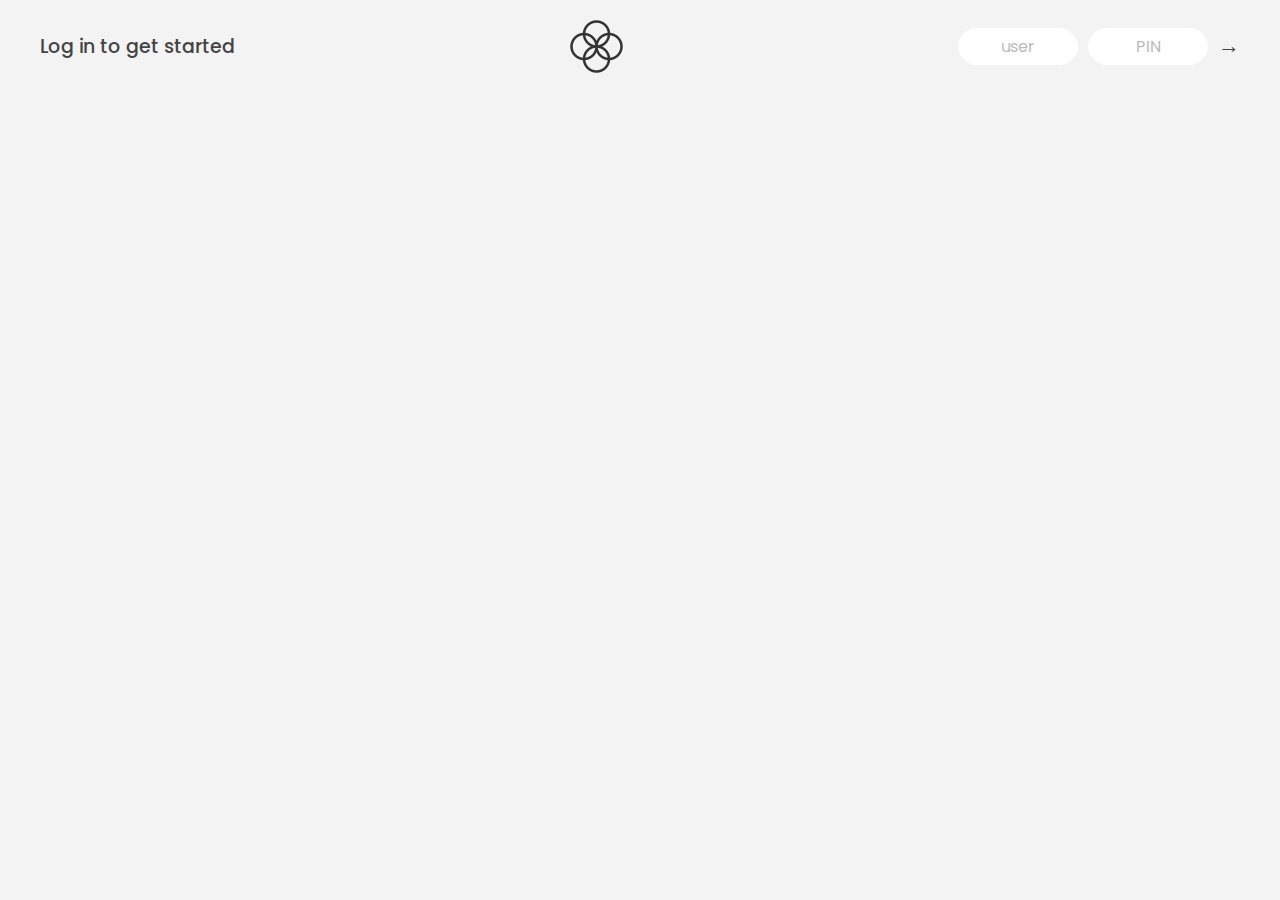
==== index.html @ 7ddc9a44 "Creating values and Variables" ====
<!DOCTYPE html>
<html lang="en">
  <head>
    <meta charset="UTF-8" />
    <meta name="viewport" content="width=device-width, initial-scale=1.0" />
    <meta http-equiv="X-UA-Compatible" content="ie=edge" />
    <link rel="shortcut icon" type="image/png" href="/logo.png" />

    <link
      href="https://fonts.googleapis.com/css?family=Poppins:400,500,600&display=swap"
      rel="stylesheet"
    />

    <link rel="stylesheet" href="style.css" />
    <title>Bankist</title>
  </head>
  <body>
    <!-- TOP NAVIGATION -->
    <nav>
      <p class="welcome">Log in to get started</p>
      <img src="logo.png" alt="Logo" class="logo" />
      <form class="login">
        <input
          type="text"
          placeholder="user"
          class="login__input login__input--user"
        />
        <!-- In practice, use type="password" -->
        <input
          type="text"
          placeholder="PIN"
          maxlength="4"
          class="login__input login__input--pin"
        />
        <button class="login__btn">&rarr;</button>
      </form>
    </nav>

    <main class="app">
      <!-- BALANCE -->
      <div class="balance">
        <div>
          <p class="balance__label">Current balance</p>
          <p class="balance__date">
            As of <span class="date">05/03/2037</span>
          </p>
        </div>
        <p class="balance__value">0000€</p>
      </div>

      <!-- MOVEMENTS -->
      <div class="movements">
        <div class="movements__row">
          <div class="movements__type movements__type--deposit">2 deposit</div>
          <div class="movements__date">3 days ago</div>
          <div class="movements__value">4 000€</div>
        </div>
        <div class="movements__row">
          <div class="movements__type movements__type--withdrawal">
            1 withdrawal
          </div>
          <div class="movements__date">24/01/2037</div>
          <div class="movements__value">-378€</div>
        </div>
      </div>

      <!-- SUMMARY -->
      <div class="summary">
        <p class="summary__label">In</p>
        <p class="summary__value summary__value--in">0000€</p>
        <p class="summary__label">Out</p>
        <p class="summary__value summary__value--out">0000€</p>
        <p class="summary__label">Interest</p>
        <p class="summary__value summary__value--interest">0000€</p>
        <button class="btn--sort">&downarrow; SORT</button>
      </div>

      <!-- OPERATION: TRANSFERS -->
      <div class="operation operation--transfer">
        <h2>Transfer money</h2>
        <form class="form form--transfer">
          <input type="text" class="form__input form__input--to" />
          <input type="number" class="form__input form__input--amount" />
          <button class="form__btn form__btn--transfer">&rarr;</button>
          <label class="form__label">Transfer to</label>
          <label class="form__label">Amount</label>
        </form>
      </div>

      <!-- OPERATION: LOAN -->
      <div class="operation operation--loan">
        <h2>Request loan</h2>
        <form class="form form--loan">
          <input type="number" class="form__input form__input--loan-amount" />
          <button class="form__btn form__btn--loan">&rarr;</button>
          <label class="form__label form__label--loan">Amount</label>
        </form>
      </div>

      <!-- OPERATION: CLOSE -->
      <div class="operation operation--close">
        <h2>Close account</h2>
        <form class="form form--close">
          <input type="text" class="form__input form__input--user" />
          <input
            type="password"
            maxlength="6"
            class="form__input form__input--pin"
          />
          <button class="form__btn form__btn--close">&rarr;</button>
          <label class="form__label">Confirm user</label>
          <label class="form__label">Confirm PIN</label>
        </form>
      </div>

      <!-- LOGOUT TIMER -->
      <p class="logout-timer">
        You will be logged out in <span class="timer">05:00</span>
      </p>
    </main>

    <!-- <footer>
      &copy; by Jonas Schmedtmann. Don't claim as your own :)
    </footer> -->

    <script src="script.js"></script>
  </body>
</html>
---- style.css ----
/*
 * Use this CSS to learn some intersting techniques,
 * in case you're wondering how I built the UI.
 * Have fun! 😁
 */

* {
  margin: 0;
  padding: 0;
  box-sizing: inherit;
}

html {
  font-size: 62.5%;
  box-sizing: border-box;
}

body {
  font-family: "Poppins", sans-serif;
  color: #444;
  background-color: #f3f3f3;
  height: 100vh;
  padding: 2rem;
}

nav {
  display: flex;
  justify-content: space-between;
  align-items: center;
  padding: 0 2rem;
}

.welcome {
  font-size: 1.9rem;
  font-weight: 500;
}

.logo {
  height: 5.25rem;
  /* color: #333; */
}

.login {
  display: flex;
}

.login__input {
  border: none;
  padding: 0.5rem 2rem;
  font-size: 1.6rem;
  font-family: inherit;
  text-align: center;
  width: 12rem;
  border-radius: 10rem;
  margin-right: 1rem;
  color: inherit;
  border: 1px solid #fff;
  transition: all 0.3s;
}

.login__input:focus {
  outline: none;
  border: 1px solid #ccc;
}

.login__input::placeholder {
  color: #bbb;
}

.login__btn {
  border: none;
  background: none;
  font-size: 2.2rem;
  color: inherit;
  cursor: pointer;
  transition: all 0.3s;
}

.login__btn:hover,
.login__btn:focus,
.btn--sort:hover,
.btn--sort:focus {
  outline: none;
  color: #777;
}

/* MAIN */
.app {
  position: relative;
  max-width: 100rem;
  margin: 4rem auto;
  display: grid;
  grid-template-columns: 4fr 3fr;
  grid-template-rows: auto repeat(3, 15rem) auto;
  gap: 2rem;

  /* NOTE This creates the fade in/out anumation */
  opacity: 0;
  transition: all 1s;
}

.balance {
  grid-column: 1 / span 2;
  display: flex;
  align-items: flex-end;
  justify-content: space-between;
  margin-bottom: 2rem;
}

.balance__label {
  font-size: 2.2rem;
  font-weight: 500;
  margin-bottom: -0.2rem;
}

.balance__date {
  font-size: 1.4rem;
  color: #888;
}

.balance__value {
  font-size: 4.5rem;
  font-weight: 400;
}

/* MOVEMENTS */
.movements {
  grid-row: 2 / span 3;
  background-color: #fff;
  border-radius: 1rem;
  overflow: scroll;
}

.movements__row {
  padding: 2.25rem 4rem;
  display: flex;
  align-items: center;
  border-bottom: 1px solid #eee;
}

.movements__type {
  font-size: 1.1rem;
  text-transform: uppercase;
  font-weight: 500;
  color: #fff;
  padding: 0.1rem 1rem;
  border-radius: 10rem;
  margin-right: 2rem;
}

.movements__date {
  font-size: 1.1rem;
  text-transform: uppercase;
  font-weight: 500;
  color: #666;
}

.movements__type--deposit {
  background-image: linear-gradient(to top left, #39b385, #9be15d);
}

.movements__type--withdrawal {
  background-image: linear-gradient(to top left, #e52a5a, #ff585f);
}

.movements__value {
  font-size: 1.7rem;
  margin-left: auto;
}

/* SUMMARY */
.summary {
  grid-row: 5 / 6;
  display: flex;
  align-items: baseline;
  padding: 0 0.3rem;
  margin-top: 1rem;
}

.summary__label {
  font-size: 1.2rem;
  font-weight: 500;
  text-transform: uppercase;
  margin-right: 0.8rem;
}

.summary__value {
  font-size: 2.2rem;
  margin-right: 2.5rem;
}

.summary__value--in,
.summary__value--interest {
  color: #66c873;
}

.summary__value--out {
  color: #f5465d;
}

.btn--sort {
  margin-left: auto;
  border: none;
  background: none;
  font-size: 1.3rem;
  font-weight: 500;
  cursor: pointer;
}

/* OPERATIONS */
.operation {
  border-radius: 1rem;
  padding: 3rem 4rem;
  color: #333;
}

.operation--transfer {
  background-image: linear-gradient(to top left, #ffb003, #ffcb03);
}

.operation--loan {
  background-image: linear-gradient(to top left, #39b385, #9be15d);
}

.operation--close {
  background-image: linear-gradient(to top left, #e52a5a, #ff585f);
}

h2 {
  margin-bottom: 1.5rem;
  font-size: 1.7rem;
  font-weight: 600;
  color: #333;
}

.form {
  display: grid;
  grid-template-columns: 2.5fr 2.5fr 1fr;
  grid-template-rows: auto auto;
  gap: 0.4rem 1rem;
}

/* Exceptions for interst */
.form.form--loan {
  grid-template-columns: 2.5fr 1fr 2.5fr;
}
.form__label--loan {
  grid-row: 2;
}
/* End exceptions */

.form__input {
  width: 100%;
  border: none;
  background-color: rgba(255, 255, 255, 0.4);
  font-family: inherit;
  font-size: 1.5rem;
  text-align: center;
  color: #333;
  padding: 0.3rem 1rem;
  border-radius: 0.7rem;
  transition: all 0.3s;
}

.form__input:focus {
  outline: none;
  background-color: rgba(255, 255, 255, 0.6);
}

.form__label {
  font-size: 1.3rem;
  text-align: center;
}

.form__btn {
  border: none;
  border-radius: 0.7rem;
  font-size: 1.8rem;
  background-color: #fff;
  cursor: pointer;
  transition: all 0.3s;
}

.form__btn:focus {
  outline: none;
  background-color: rgba(255, 255, 255, 0.8);
}

.logout-timer {
  padding: 0 0.3rem;
  margin-top: 1.9rem;
  text-align: right;
  font-size: 1.25rem;
}

.timer {
  font-weight: 600;
}
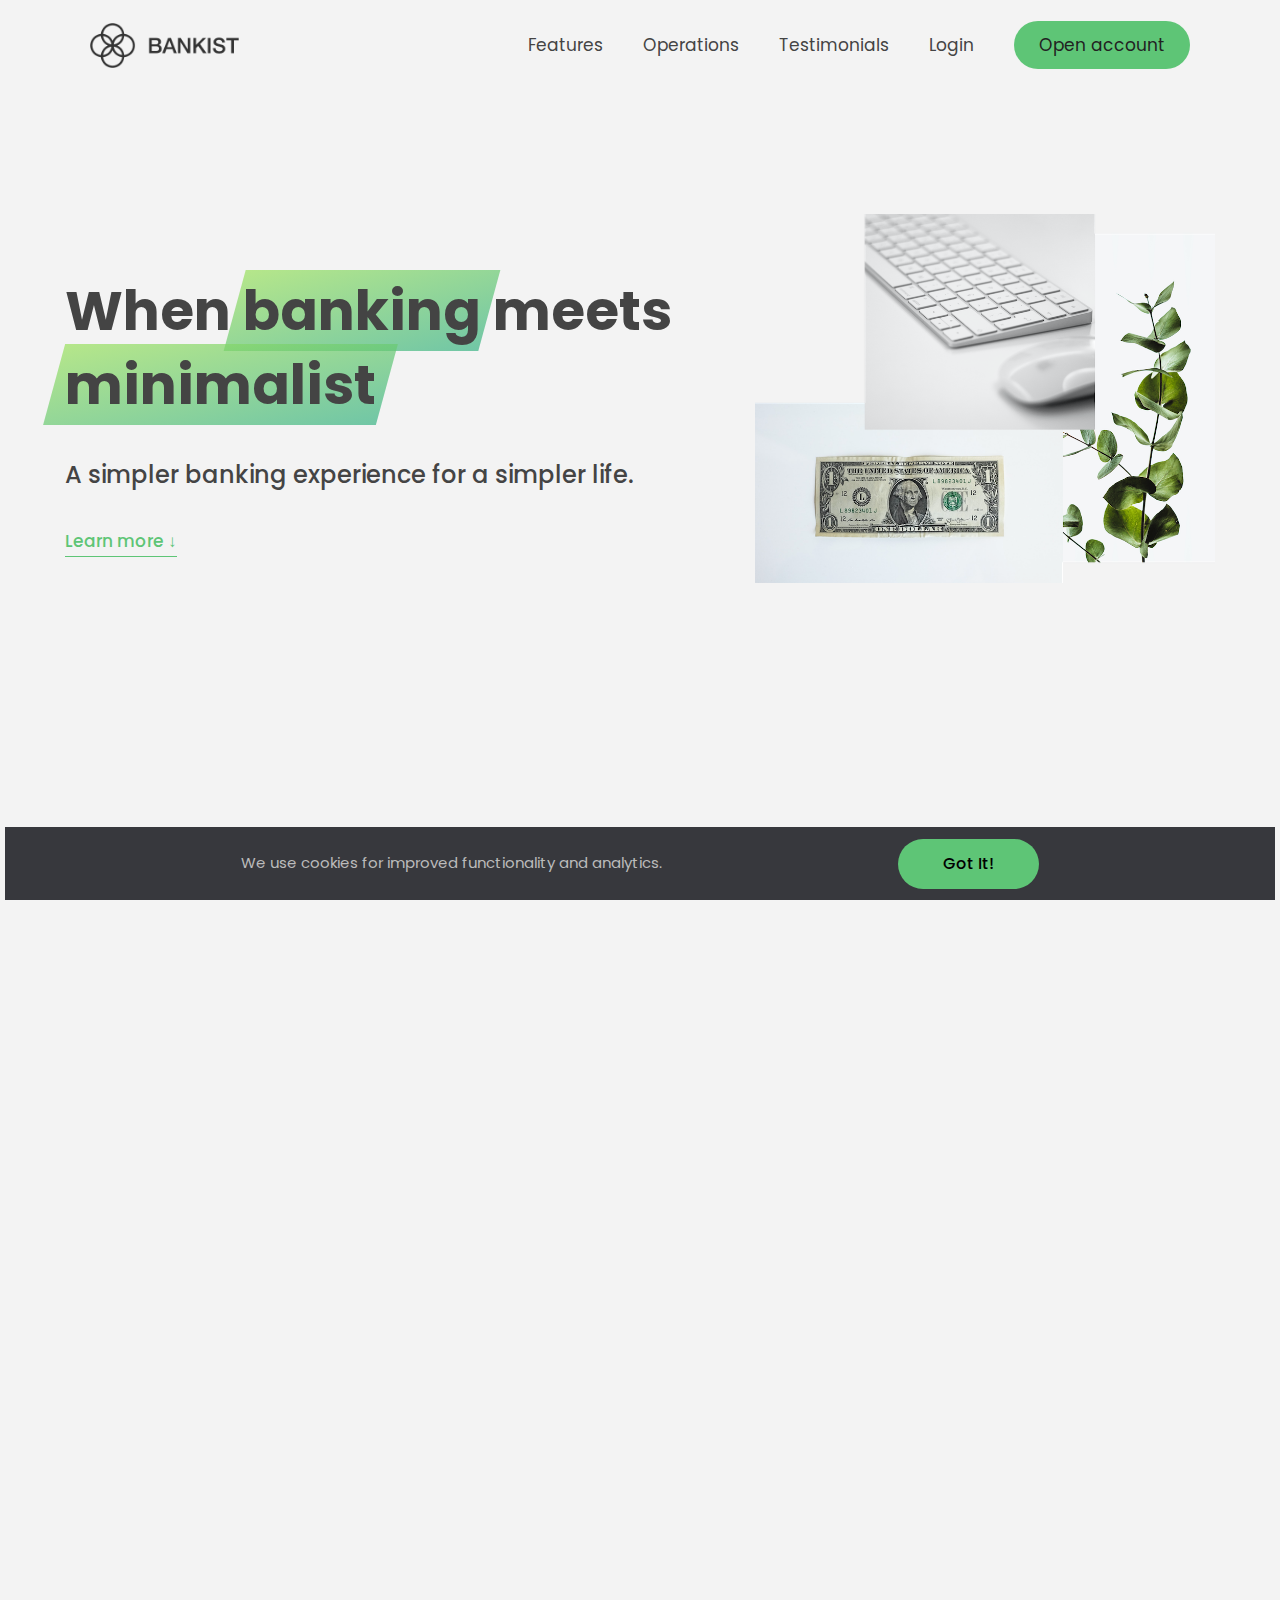
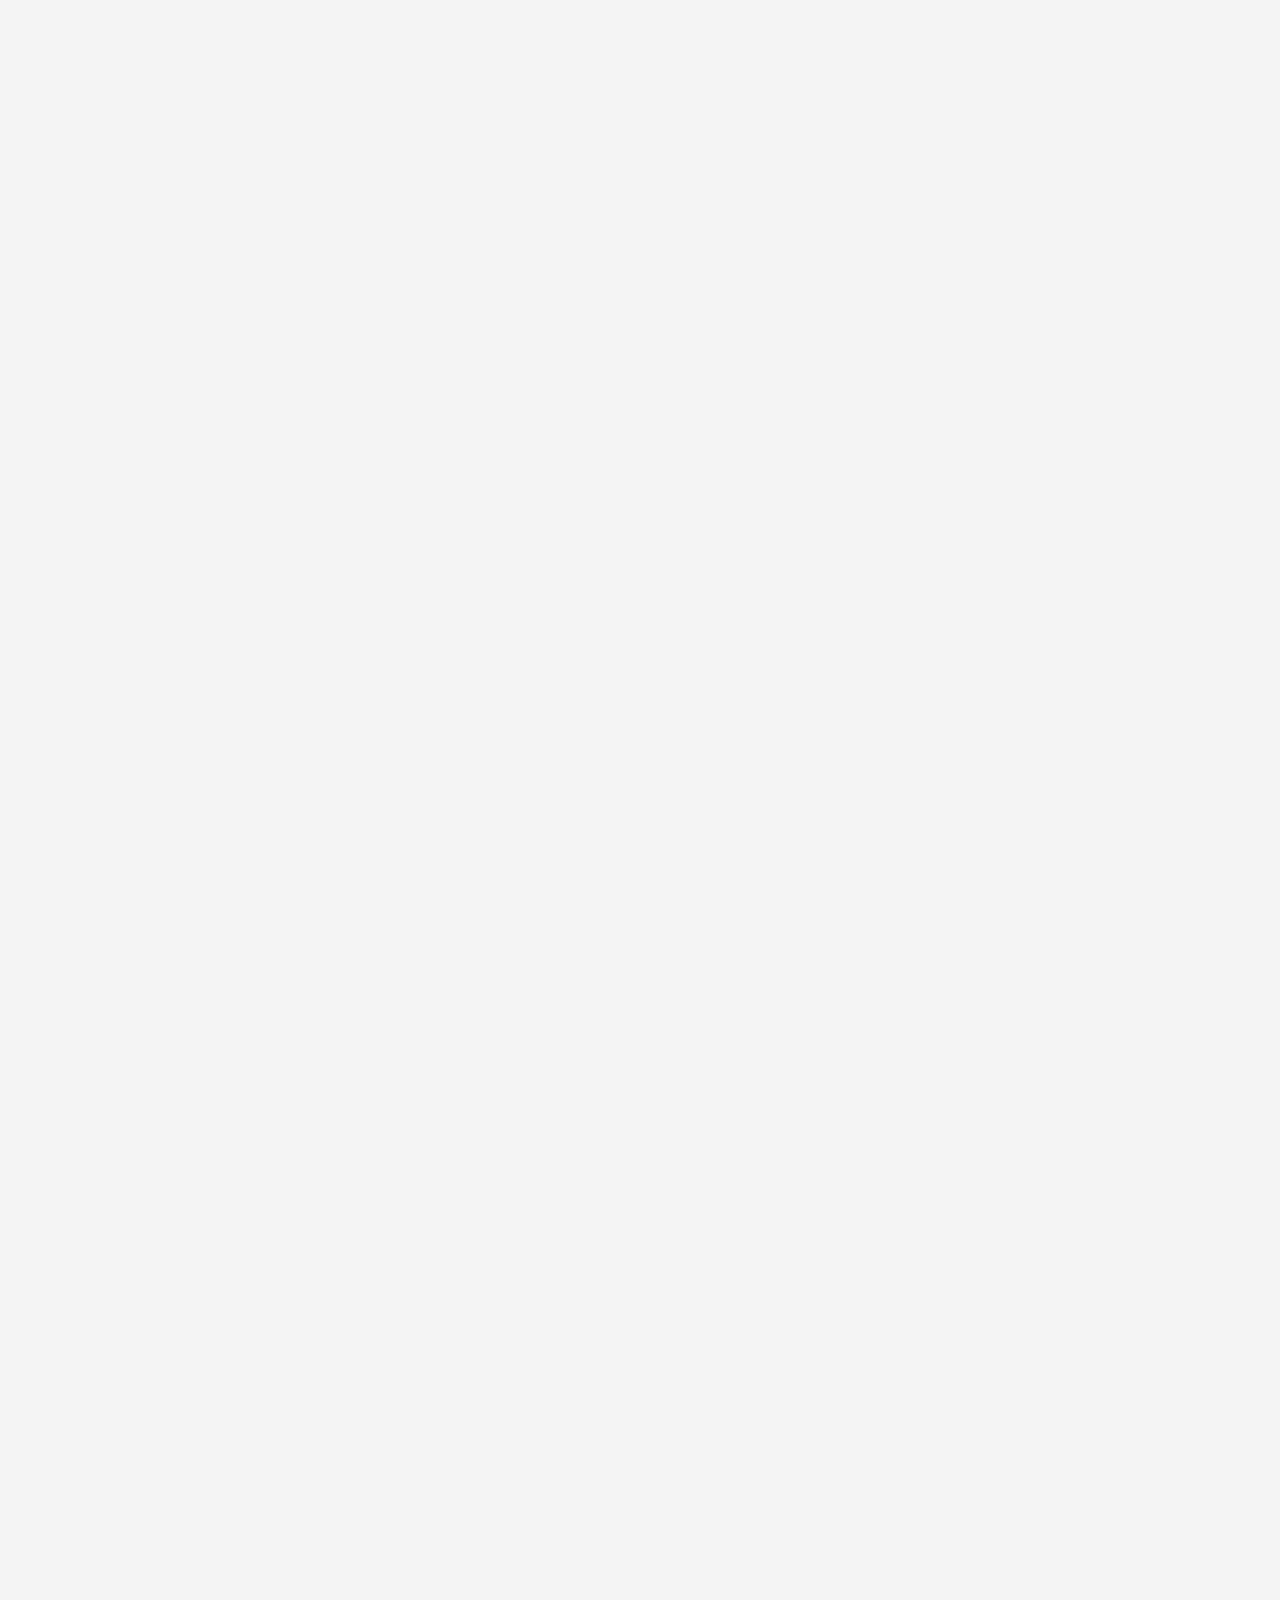
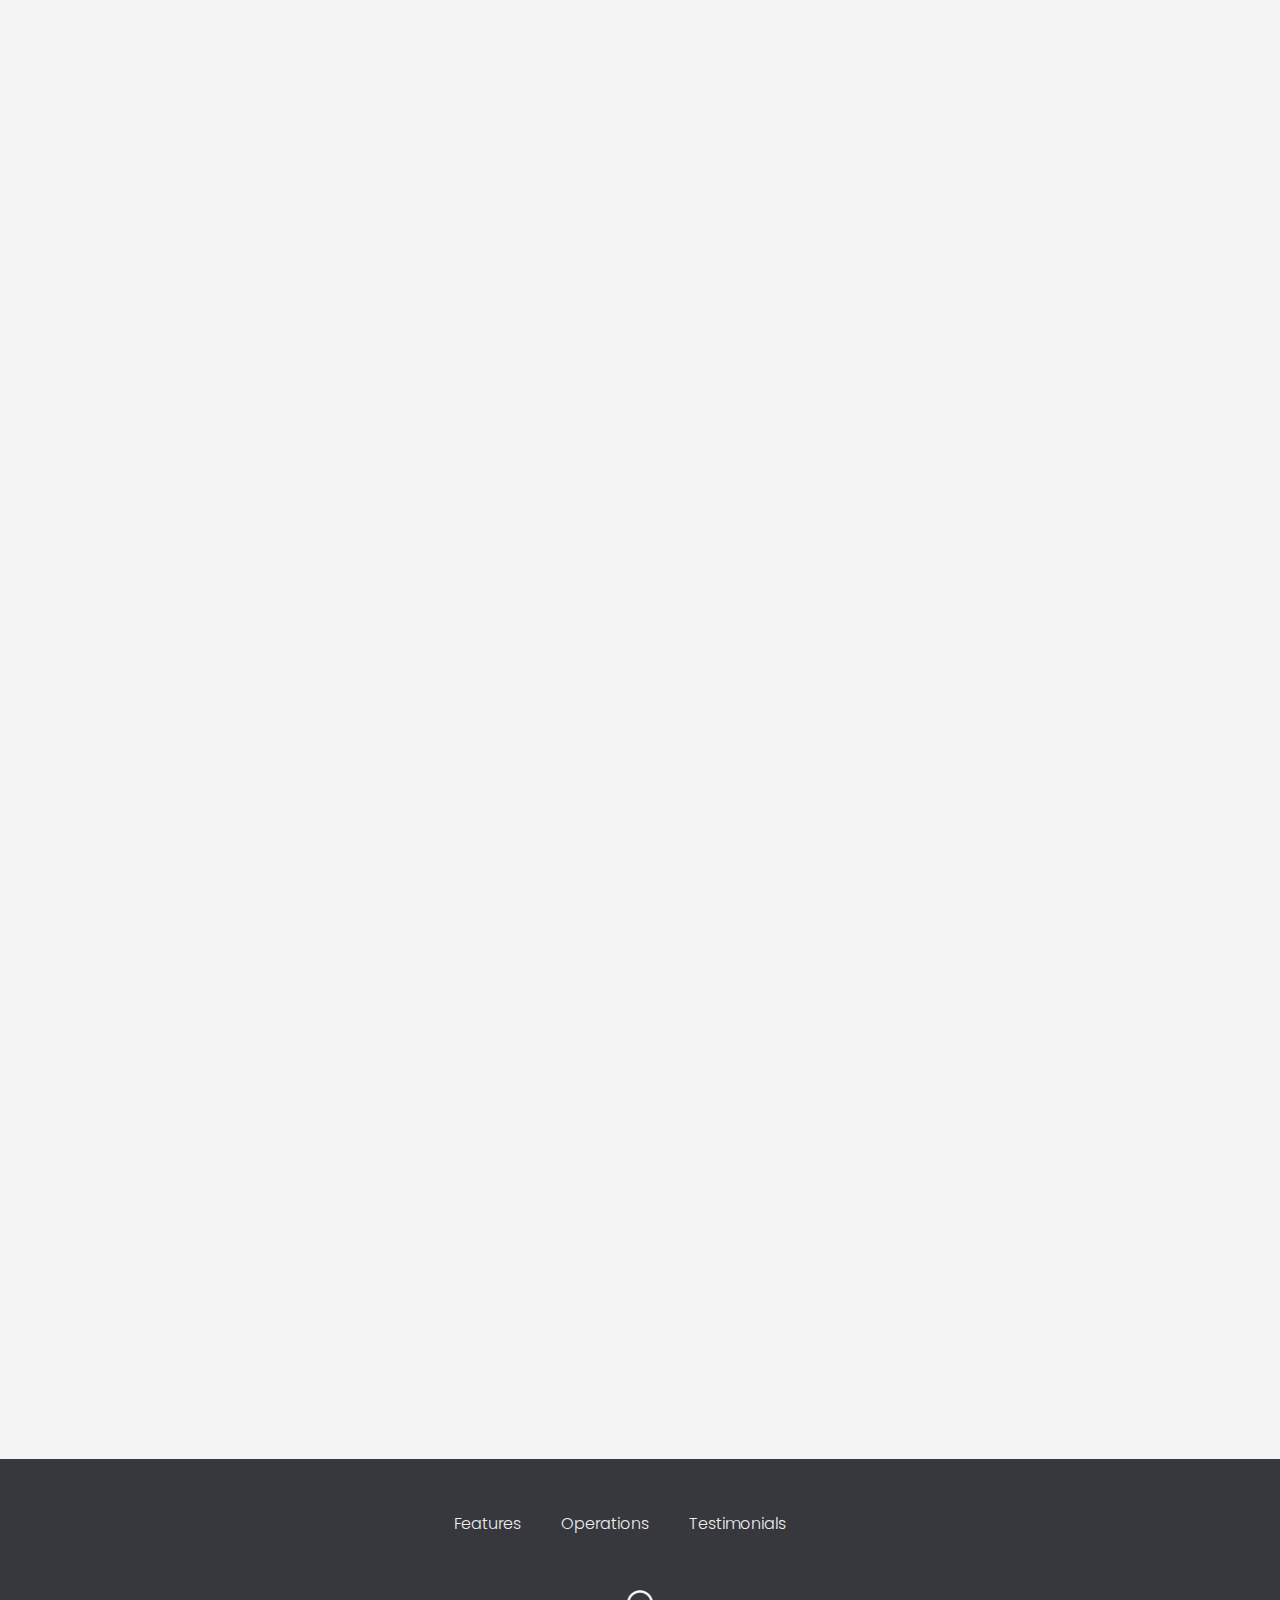
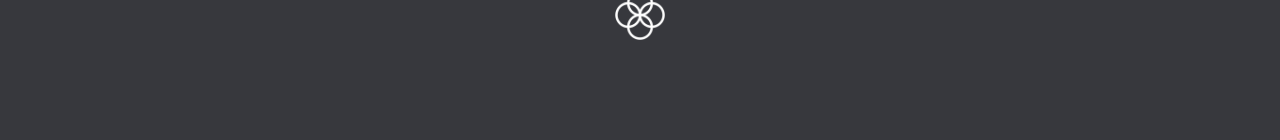
==== commit 8c9ffdb9: "ready to host" ====
--- a/index.html
+++ b/index.html
@@ -4,124 +4,347 @@
     <meta charset="UTF-8" />
     <meta name="viewport" content="width=device-width, initial-scale=1.0" />
     <meta http-equiv="X-UA-Compatible" content="ie=edge" />
-    <link rel="shortcut icon" type="image/png" href="/logo.png" />
+    <link rel="shortcut icon" type="image/png" href="img/icon.png" />
 
     <link
-      href="https://fonts.googleapis.com/css?family=Poppins:400,500,600&display=swap"
+      href="https://fonts.googleapis.com/css?family=Poppins:300,400,500,600&display=swap"
       rel="stylesheet"
     />
-
     <link rel="stylesheet" href="style.css" />
-    <title>Bankist</title>
+    <title>Bankist | When Banking meets Minimalist</title>
   </head>
   <body>
-    <!-- TOP NAVIGATION -->
-    <nav>
-      <p class="welcome">Log in to get started</p>
-      <img src="logo.png" alt="Logo" class="logo" />
-      <form class="login">
-        <input
-          type="text"
-          placeholder="user"
-          class="login__input login__input--user"
-        />
-        <!-- In practice, use type="password" -->
-        <input
-          type="text"
-          placeholder="PIN"
-          maxlength="4"
-          class="login__input login__input--pin"
-        />
-        <button class="login__btn">&rarr;</button>
+    <header class="header">
+      <nav class="nav">
+        <img
+          src="img/logo.png"
+          alt="Bankist logo"
+          class="nav__logo"
+          id="logo"
+        />
+        <ul class="nav__links">
+          <li class="nav__item">
+            <a class="nav__link" href="#section--1">Features</a>
+          </li>
+          <li class="nav__item">
+            <a class="nav__link" href="#section--2">Operations</a>
+          </li>
+          <li class="nav__item">
+            <a class="nav__link" href="#section--3">Testimonials</a>
+          </li>
+          <li class="nav__item">
+            <a class="nav__link btn--login" href="#">Login</a>
+          </li>
+          <li class="nav__item">
+            <a class="nav__link nav__link--btn btn--show-modal" href="#"
+              >Open account</a
+            >
+          </li>
+          
+        </ul>
+      </nav>
+
+      <div class="header__title">
+        <h1>
+          When
+          <!-- Green highlight effect -->
+          <span class="highlight">banking</span>
+          meets<br />
+          <span class="highlight">minimalist</span>
+        </h1>
+        <h4>A simpler banking experience for a simpler life.</h4>
+        <button class="btn--text btn--scroll-to">Learn more &DownArrow;</button>
+        <img
+          src="img/hero.png"
+          class="header__img"
+          alt="Minimalist bank items"
+        />
+
+        <button class="btn--scroll-to-top active">&uarr;</button>
+      </div>
+    </header>
+
+    <section class="section" id="section--1">
+      <div class="section__title">
+        <h2 class="section__description">Features</h2>
+        <h3 class="section__header">
+          Everything you need in a modern bank and more.
+        </h3>
+      </div>
+
+      <div class="features">
+        <img
+          src="img/digital-lazy.jpg"
+          data-src="img/digital.jpg"
+          alt="Computer"
+          class="features__img lazy-img"
+        />
+        <div class="features__feature">
+          <div class="features__icon">
+            <svg>
+              <use xlink:href="img/icons.svg#icon-monitor"></use>
+            </svg>
+          </div>
+          <h5 class="features__header">100% digital bank</h5>
+          <p>
+            Lorem ipsum dolor sit amet consectetur adipisicing elit. Unde alias
+            sint quos? Accusantium a fugiat porro reiciendis saepe quibusdam
+            debitis ducimus.
+          </p>
+        </div>
+
+        <div class="features__feature">
+          <div class="features__icon">
+            <svg>
+              <use xlink:href="img/icons.svg#icon-trending-up"></use>
+            </svg>
+          </div>
+          <h5 class="features__header">Watch your money grow</h5>
+          <p>
+            Nesciunt quos autem dolorum voluptates cum dolores dicta fuga
+            inventore ab? Nulla incidunt eius numquam sequi iste pariatur
+            quibusdam!
+          </p>
+        </div>
+        <img
+          src="img/grow-lazy.jpg"
+          data-src="img/grow.jpg"
+          alt="Plant"
+          class="features__img lazy-img"
+        />
+
+        <img
+          src="img/card-lazy.jpg"
+          data-src="img/card.jpg"
+          alt="Credit card"
+          class="features__img lazy-img"
+        />
+        <div class="features__feature">
+          <div class="features__icon">
+            <svg>
+              <use xlink:href="img/icons.svg#icon-credit-card"></use>
+            </svg>
+          </div>
+          <h5 class="features__header">Free debit card included</h5>
+          <p>
+            Quasi, fugit in cumque cupiditate reprehenderit debitis animi enim
+            eveniet consequatur odit quam quos possimus assumenda dicta fuga
+            inventore ab.
+          </p>
+        </div>
+      </div>
+    </section>
+
+    <section class="section" id="section--2">
+      <div class="section__title">
+        <h2 class="section__description">Operations</h2>
+        <h3 class="section__header">
+          Everything as simple as possible, but no simpler.
+        </h3>
+      </div>
+
+      <div class="operations">
+        <div class="operations__tab-container">
+          <button
+            class="btn operations__tab operations__tab--1 operations__tab--active"
+            data-tab="1"
+          >
+            <span>01</span>Instant Transfers
+          </button>
+          <button class="btn operations__tab operations__tab--2" data-tab="2">
+            <span>02</span>Instant Loans
+          </button>
+          <button class="btn operations__tab operations__tab--3" data-tab="3">
+            <span>03</span>Instant Closing
+          </button>
+        </div>
+        <div
+          class="operations__content operations__content--1 operations__content--active"
+        >
+          <div class="operations__icon operations__icon--1">
+            <svg>
+              <use xlink:href="img/icons.svg#icon-upload"></use>
+            </svg>
+          </div>
+          <h5 class="operations__header">
+            Tranfser money to anyone, instantly! No fees, no BS.
+          </h5>
+          <p>
+            Lorem ipsum dolor sit amet, consectetur adipisicing elit, sed do
+            eiusmod tempor incididunt ut labore et dolore magna aliqua. Ut enim
+            ad minim veniam, quis nostrud exercitation ullamco laboris nisi ut
+            aliquip ex ea commodo consequat.
+          </p>
+        </div>
+
+        <div class="operations__content operations__content--2">
+          <div class="operations__icon operations__icon--2">
+            <svg>
+              <use xlink:href="img/icons.svg#icon-home"></use>
+            </svg>
+          </div>
+          <h5 class="operations__header">
+            Buy a home or make your dreams come true, with instant loans.
+          </h5>
+          <p>
+            Duis aute irure dolor in reprehenderit in voluptate velit esse
+            cillum dolore eu fugiat nulla pariatur. Excepteur sint occaecat
+            cupidatat non proident, sunt in culpa qui officia deserunt mollit
+            anim id est laborum.
+          </p>
+        </div>
+        <div class="operations__content operations__content--3">
+          <div class="operations__icon operations__icon--3">
+            <svg>
+              <use xlink:href="img/icons.svg#icon-user-x"></use>
+            </svg>
+          </div>
+          <h5 class="operations__header">
+            No longer need your account? No problem! Close it instantly.
+          </h5>
+          <p>
+            Excepteur sint occaecat cupidatat non proident, sunt in culpa qui
+            officia deserunt mollit anim id est laborum. Ut enim ad minim
+            veniam, quis nostrud exercitation ullamco laboris nisi ut aliquip ex
+            ea commodo consequat.
+          </p>
+        </div>
+      </div>
+    </section>
+
+    <section class="section" id="section--3">
+      <div class="section__title section__title--testimonials">
+        <h2 class="section__description">Not sure yet?</h2>
+        <h3 class="section__header">
+          Millions of Bankists are already making their lifes simpler.
+        </h3>
+      </div>
+
+      <div class="slider">
+        <div class="slide slide--1">
+          <div class="testimonial">
+            <h5 class="testimonial__header">Best financial decision ever!</h5>
+            <blockquote class="testimonial__text">
+              Lorem ipsum dolor sit, amet consectetur adipisicing elit.
+              Accusantium quas quisquam non? Quas voluptate nulla minima
+              deleniti optio ullam nesciunt, numquam corporis et asperiores
+              laboriosam sunt, praesentium suscipit blanditiis. Necessitatibus
+              id alias reiciendis, perferendis facere pariatur dolore veniam
+              autem esse non voluptatem saepe provident nihil molestiae.
+            </blockquote>
+            <address class="testimonial__author">
+              <img src="img/user-1.jpg" alt="" class="testimonial__photo" />
+              <h6 class="testimonial__name">Aarav Lynn</h6>
+              <p class="testimonial__location">San Francisco, USA</p>
+            </address>
+          </div>
+        </div>
+
+        <div class="slide slide--2">
+          <div class="testimonial">
+            <h5 class="testimonial__header">
+              The last step to becoming a complete minimalist
+            </h5>
+            <blockquote class="testimonial__text">
+              Quisquam itaque deserunt ullam, quia ea repellendus provident,
+              ducimus neque ipsam modi voluptatibus doloremque, corrupti
+              laborum. Incidunt numquam perferendis veritatis neque repellendus.
+              Lorem, ipsum dolor sit amet consectetur adipisicing elit. Illo
+              deserunt exercitationem deleniti.
+            </blockquote>
+            <address class="testimonial__author">
+              <img src="img/user-2.jpg" alt="" class="testimonial__photo" />
+              <h6 class="testimonial__name">Miyah Miles</h6>
+              <p class="testimonial__location">London, UK</p>
+            </address>
+          </div>
+        </div>
+
+        <div class="slide slide--3">
+          <div class="testimonial">
+            <h5 class="testimonial__header">
+              Finally free from old-school banks
+            </h5>
+            <blockquote class="testimonial__text">
+              Debitis, nihil sit minus suscipit magni aperiam vel tenetur
+              incidunt commodi architecto numquam omnis nulla autem,
+              necessitatibus blanditiis modi similique quidem. Odio aliquam
+              culpa dicta beatae quod maiores ipsa minus consequatur error sunt,
+              deleniti saepe aliquid quos inventore sequi. Necessitatibus id
+              alias reiciendis, perferendis facere.
+            </blockquote>
+            <address class="testimonial__author">
+              <img src="img/user-3.jpg" alt="" class="testimonial__photo" />
+              <h6 class="testimonial__name">Francisco Gomes</h6>
+              <p class="testimonial__location">Lisbon, Portugal</p>
+            </address>
+          </div>
+        </div>
+
+        <!-- <div class="slide"><img src="img/img-1.jpg" alt="Photo 1" /></div>
+        <div class="slide"><img src="img/img-2.jpg" alt="Photo 2" /></div>
+        <div class="slide"><img src="img/img-3.jpg" alt="Photo 3" /></div>
+        <div class="slide"><img src="img/img-4.jpg" alt="Photo 4" /></div> -->
+        <button class="slider__btn slider__btn--left">&larr;</button>
+        <button class="slider__btn slider__btn--right">&rarr;</button>
+        <div class="dots"></div>
+      </div>
+    </section>
+
+    <section class="section section--sign-up">
+      <div class="section__title">
+        <h3 class="section__header">
+          The best day to join Bankist was one year ago. The second best is
+          today!
+        </h3>
+      </div>
+      <button class="btn btn--show-modal">Open your free account today!</button>
+    </section>
+
+    <footer class="footer">
+      <ul class="footer__nav">
+        <li class="footer__item">
+          <a class="footer__link" href="#section--1">Features</a>
+        </li>
+        <li class="footer__item">
+          <a class="footer__link" href="#section--2">Operations</a>
+        </li>
+        <li class="footer__item">
+          <a class="footer__link" href="#section--3">Testimonials</a>
+        </li>
+        
+      </ul>
+      <img src="img/icon.png" alt="Logo" class="footer__logo" />
+     
+      <!-- <p class="footer__copyright">
+        &copy; Copyright by
+        <a
+          class="footer__link twitter-link"
+          target="_blank"
+          href="https://twitter.com/jonasschmedtman"
+          >Jonas Schmedtmann</a
+        >. Use for learning or your portfolio. Don't use to teach. Don't claim
+        as your own product.
+      </p> -->
+    </footer>
+
+    <div class="modal hidden">
+      <button class="btn--close-modal">&times;</button>
+      <h2 class="modal__header">
+        Open your bank account <br />
+        in just <span class="highlight">5 minutes</span>
+      </h2>
+      <form class="modal__form">
+        <label>First Name</label>
+        <input type="text" />
+        <label>Last Name</label>
+        <input type="text" />
+        <label>Email Address</label>
+        <input type="email" />
+        <button class="btn">Next step &rarr;</button>
       </form>
-    </nav>
-
-    <main class="app">
-      <!-- BALANCE -->
-      <div class="balance">
-        <div>
-          <p class="balance__label">Current balance</p>
-          <p class="balance__date">
-            As of <span class="date">05/03/2037</span>
-          </p>
-        </div>
-        <p class="balance__value">0000€</p>
-      </div>
-
-      <!-- MOVEMENTS -->
-      <div class="movements">
-        <div class="movements__row">
-          <div class="movements__type movements__type--deposit">2 deposit</div>
-          <div class="movements__date">3 days ago</div>
-          <div class="movements__value">4 000€</div>
-        </div>
-        <div class="movements__row">
-          <div class="movements__type movements__type--withdrawal">
-            1 withdrawal
-          </div>
-          <div class="movements__date">24/01/2037</div>
-          <div class="movements__value">-378€</div>
-        </div>
-      </div>
-
-      <!-- SUMMARY -->
-      <div class="summary">
-        <p class="summary__label">In</p>
-        <p class="summary__value summary__value--in">0000€</p>
-        <p class="summary__label">Out</p>
-        <p class="summary__value summary__value--out">0000€</p>
-        <p class="summary__label">Interest</p>
-        <p class="summary__value summary__value--interest">0000€</p>
-        <button class="btn--sort">&downarrow; SORT</button>
-      </div>
-
-      <!-- OPERATION: TRANSFERS -->
-      <div class="operation operation--transfer">
-        <h2>Transfer money</h2>
-        <form class="form form--transfer">
-          <input type="text" class="form__input form__input--to" />
-          <input type="number" class="form__input form__input--amount" />
-          <button class="form__btn form__btn--transfer">&rarr;</button>
-          <label class="form__label">Transfer to</label>
-          <label class="form__label">Amount</label>
-        </form>
-      </div>
-
-      <!-- OPERATION: LOAN -->
-      <div class="operation operation--loan">
-        <h2>Request loan</h2>
-        <form class="form form--loan">
-          <input type="number" class="form__input form__input--loan-amount" />
-          <button class="form__btn form__btn--loan">&rarr;</button>
-          <label class="form__label form__label--loan">Amount</label>
-        </form>
-      </div>
-
-      <!-- OPERATION: CLOSE -->
-      <div class="operation operation--close">
-        <h2>Close account</h2>
-        <form class="form form--close">
-          <input type="text" class="form__input form__input--user" />
-          <input
-            type="password"
-            maxlength="6"
-            class="form__input form__input--pin"
-          />
-          <button class="form__btn form__btn--close">&rarr;</button>
-          <label class="form__label">Confirm user</label>
-          <label class="form__label">Confirm PIN</label>
-        </form>
-      </div>
-
-      <!-- LOGOUT TIMER -->
-      <p class="logout-timer">
-        You will be logged out in <span class="timer">05:00</span>
-      </p>
-    </main>
-
-    <!-- <footer>
-      &copy; by Jonas Schmedtmann. Don't claim as your own :)
-    </footer> -->
+    </div>
+    <div class="overlay hidden"></div>
 
     <script src="script.js"></script>
   </body>
--- a/style.css
+++ b/style.css
@@ -1,8 +1,18 @@
-/*
- * Use this CSS to learn some intersting techniques,
- * in case you're wondering how I built the UI.
- * Have fun! 😁
- */
+/* The page is NOT responsive. You can implement responsiveness yourself if you wanna have some fun 😃 */
+
+:root {
+  --color-primary: #5ec576;
+  --color-secondary: #ffcb03;
+  --color-tertiary: #ff585f;
+  --color-primary-darker: #4bbb7d;
+  --color-secondary-darker: #ffbb00;
+  --color-tertiary-darker: #fd424b;
+  --color-primary-opacity: #5ec5763a;
+  --color-secondary-opacity: #ffcd0331;
+  --color-tertiary-opacity: #ff58602d;
+  --gradient-primary: linear-gradient(to top left, #39b385, #9be15d);
+  --gradient-secondary: linear-gradient(to top left, #ffb003, #ffcb03);
+}
 
 * {
   margin: 0;
@@ -16,283 +26,669 @@
 }
 
 body {
-  font-family: "Poppins", sans-serif;
+  font-family: 'Poppins', sans-serif;
+  font-weight: 300;
   color: #444;
+  line-height: 1.9;
   background-color: #f3f3f3;
-  height: 100vh;
-  padding: 2rem;
-}
-
-nav {
-  display: flex;
-  justify-content: space-between;
-  align-items: center;
-  padding: 0 2rem;
-}
-
-.welcome {
-  font-size: 1.9rem;
-  font-weight: 500;
-}
-
-.logo {
-  height: 5.25rem;
-  /* color: #333; */
-}
-
-.login {
-  display: flex;
-}
-
-.login__input {
-  border: none;
-  padding: 0.5rem 2rem;
+}
+
+/* GENERAL ELEMENTS */
+.section {
+  padding: 15rem 3rem;
+  border-top: 1px solid #ddd;
+
+  transition: transform 1.5s, opacity 1s;
+}
+
+.section--hidden {
+  opacity: 0;
+  transform: translateY(8rem);
+}
+
+.section__title {
+  max-width: 80rem;
+  margin: 0 auto 8rem auto;
+}
+
+.section__description {
+  font-size: 1.8rem;
+  font-weight: 600;
+  text-transform: uppercase;
+  color: var(--color-primary);
+  margin-bottom: 1rem;
+}
+
+.section__header {
+  font-size: 4rem;
+  line-height: 1.3;
+  font-weight: 500;
+}
+
+.btn {
+  display: inline-block;
+  background-color: var(--color-primary);
   font-size: 1.6rem;
   font-family: inherit;
+  font-weight: 500;
+  border: none;
+  padding: 1.25rem 4.5rem;
+  border-radius: 10rem;
+  cursor: pointer;
+  transition: all 0.3s;
+}
+
+.btn:hover {
+  background-color: var(--color-primary-darker);
+}
+
+.btn--text {
+  display: inline-block;
+  background: none;
+  font-size: 1.7rem;
+  font-family: inherit;
+  font-weight: 500;
+  color: var(--color-primary);
+  border: none;
+  border-bottom: 1px solid currentColor;
+  padding-bottom: 2px;
+  cursor: pointer;
+  transition: all 0.3s;
+}
+
+.btn--scroll-to-top{
+  display: none;
+}
+
+.btn--scroll-to-top.active{
+  display: inline-block;
+  padding: 1rem 2rem;
+  right: 5rem;
+  bottom: 5rem;
+  position: fixed;
+  border: none;
+  background-color: var(--color-primary);
+  cursor: pointer;
+
+}
+
+p {
+  color: #666;
+}
+
+/* This is BAD for accessibility! Don't do in the real world! */
+button:focus {
+  outline: none;
+}
+
+img {
+  transition: filter 0.5s;
+}
+
+.lazy-img {
+  filter: blur(20px);
+}
+
+/* NAVIGATION */
+.nav {
+  display: flex;
+  justify-content: space-between;
+  align-items: center;
+  height: 9rem;
+  width: 100%;
+  padding: 0 6rem;
+  z-index: 100;
+}
+
+/* nav and stickly class at the same time */
+.nav.sticky {
+  position: fixed;
+  background-color: rgba(255, 255, 255, 0.95);
+}
+
+.nav__logo {
+  height: 4.5rem;
+  transition: all 0.3s;
+}
+
+.nav__links {
+  display: flex;
+  align-items: center;
+  list-style: none;
+}
+
+.nav__item {
+  margin-left: 4rem;
+}
+
+.nav__link:link,
+.nav__link:visited {
+  font-size: 1.7rem;
+  font-weight: 400;
+  color: inherit;
+  text-decoration: none;
+  display: block;
+  transition: all 0.3s;
+}
+
+.nav__link--btn:link,
+.nav__link--btn:visited {
+  padding: 0.8rem 2.5rem;
+  border-radius: 3rem;
+  background-color: var(--color-primary);
+  color: #222;
+}
+
+.nav__link--btn:hover,
+.nav__link--btn:active {
+  color: inherit;
+  background-color: var(--color-primary-darker);
+  color: #333;
+}
+
+/* HEADER */
+.header {
+  padding: 0 3rem;
+  height: 100vh;
+  display: flex;
+  flex-direction: column;
+  align-items: center;
+}
+
+.header__title {
+  flex: 1;
+
+  max-width: 115rem;
+  display: grid;
+  grid-template-columns: 3fr 2fr;
+  row-gap: 3rem;
+  align-content: center;
+  justify-content: center;
+
+  align-items: start;
+  justify-items: start;
+}
+
+h1 {
+  font-size: 5.5rem;
+  line-height: 1.35;
+}
+
+h4 {
+  font-size: 2.4rem;
+  font-weight: 500;
+}
+
+.header__img {
+  width: 100%;
+  grid-column: 2 / 3;
+  grid-row: 1 / span 4;
+  transform: translateY(-6rem);
+}
+
+.highlight {
+  position: relative;
+}
+
+.highlight::after {
+  display: block;
+  content: '';
+  position: absolute;
+  bottom: 0;
+  left: 0;
+  height: 100%;
+  width: 100%;
+  z-index: -1;
+  opacity: 0.7;
+  transform: scale(1.07, 1.05) skewX(-15deg);
+  background-image: var(--gradient-primary);
+}
+
+/* FEATURES */
+.features {
+  display: grid;
+  grid-template-columns: 1fr 1fr;
+  gap: 4rem;
+  margin: 0 12rem;
+}
+
+.features__img {
+  width: 100%;
+}
+
+.features__feature {
+  align-self: center;
+  justify-self: center;
+  width: 70%;
+  font-size: 1.5rem;
+}
+
+.features__icon {
+  display: flex;
+  align-items: center;
+  justify-content: center;
+  background-color: var(--color-primary-opacity);
+  height: 5.5rem;
+  width: 5.5rem;
+  border-radius: 50%;
+  margin-bottom: 2rem;
+}
+
+.features__icon svg {
+  height: 2.5rem;
+  width: 2.5rem;
+  fill: var(--color-primary);
+}
+
+.features__header {
+  font-size: 2rem;
+  margin-bottom: 1rem;
+}
+
+/* OPERATIONS */
+.operations {
+  max-width: 100rem;
+  margin: 12rem auto 0 auto;
+
+  background-color: #fff;
+}
+
+.operations__tab-container {
+  display: flex;
+  justify-content: center;
+}
+
+.operations__tab {
+  margin-right: 2.5rem;
+  transform: translateY(-50%);
+}
+
+.operations__tab span {
+  margin-right: 1rem;
+  font-weight: 600;
+  display: inline-block;
+}
+
+.operations__tab--1 {
+  background-color: var(--color-secondary);
+}
+
+.operations__tab--1:hover {
+  background-color: var(--color-secondary-darker);
+}
+
+.operations__tab--3 {
+  background-color: var(--color-tertiary);
+  margin: 0;
+}
+
+.operations__tab--3:hover {
+  background-color: var(--color-tertiary-darker);
+}
+
+.operations__tab--active {
+  transform: translateY(-66%);
+}
+
+.operations__content {
+  display: none;
+
+  /* JUST PRESENTATIONAL */
+  font-size: 1.7rem;
+  padding: 2.5rem 7rem 6.5rem 7rem;
+}
+
+.operations__content--active {
+  display: grid;
+  grid-template-columns: 7rem 1fr;
+  column-gap: 3rem;
+  row-gap: 0.5rem;
+}
+
+.operations__header {
+  font-size: 2.25rem;
+  font-weight: 500;
+  align-self: center;
+}
+
+.operations__icon {
+  display: flex;
+  align-items: center;
+  justify-content: center;
+  height: 7rem;
+  width: 7rem;
+  border-radius: 50%;
+}
+
+.operations__icon svg {
+  height: 2.75rem;
+  width: 2.75rem;
+}
+
+.operations__content p {
+  grid-column: 2;
+}
+
+.operations__icon--1 {
+  background-color: var(--color-secondary-opacity);
+}
+.operations__icon--2 {
+  background-color: var(--color-primary-opacity);
+}
+.operations__icon--3 {
+  background-color: var(--color-tertiary-opacity);
+}
+.operations__icon--1 svg {
+  fill: var(--color-secondary-darker);
+}
+.operations__icon--2 svg {
+  fill: var(--color-primary);
+}
+.operations__icon--3 svg {
+  fill: var(--color-tertiary);
+}
+
+/* SLIDER */
+.slider {
+  max-width: 100rem;
+  height: 50rem;
+  margin: 0 auto;
+  position: relative;
+
+  /* IN THE END */
+  overflow: hidden;
+}
+
+.slide {
+  position: absolute;
+  top: 0;
+  width: 100%;
+  height: 50rem;
+
+  display: flex;
+  align-items: center;
+  justify-content: center;
+
+  /* THIS creates the animation! */
+  transition: transform 1s;
+}
+
+.slide > img {
+  /* Only for images that have different size than slide */
+  width: 100%;
+  height: 100%;
+  object-fit: cover;
+}
+
+.slider__btn {
+  position: absolute;
+  top: 50%;
+  z-index: 10;
+
+  border: none;
+  background: rgba(255, 255, 255, 0.7);
+  font-family: inherit;
+  color: #333;
+  border-radius: 50%;
+  height: 5.5rem;
+  width: 5.5rem;
+  font-size: 3.25rem;
+  cursor: pointer;
+}
+
+.slider__btn--left {
+  left: 6%;
+  transform: translate(-50%, -50%);
+}
+
+.slider__btn--right {
+  right: 6%;
+  transform: translate(50%, -50%);
+}
+
+.dots {
+  position: absolute;
+  bottom: 5%;
+  left: 50%;
+  transform: translateX(-50%);
+  display: flex;
+  gap: 1rem;
+
+}
+
+.dots_dot {
+  border: none;
+  background-color: #b9b9b9;
+  opacity: 0.7;
+  height: 1rem;
+  width: 1rem;
+  border-radius: 50%;
+  margin-right: 1.75rem;
+  cursor: pointer;
+  transition: all 0.5s;
+
+  /* Only necessary when overlying images */
+  /* box-shadow: 0 0.6rem 1.5rem rgba(0, 0, 0, 0.7); */
+}
+
+.dots_dot:last-child {
+  margin: 0;
+}
+
+.dots_dot--active {
+  background-color: #fff;
+  /* background-color: #888; */
+  border: 1px solid #888;
+  opacity: 1;
+}
+
+/* TESTIMONIALS */
+.testimonial {
+  width: 65%;
+  position: relative;
+}
+
+.testimonial::before {
+  content: '\201C';
+  position: absolute;
+  top: -5.7rem;
+  left: -6.8rem;
+  line-height: 1;
+  font-size: 20rem;
+  font-family: inherit;
+  color: var(--color-primary);
+  z-index: -1;
+}
+
+.testimonial__header {
+  font-size: 2.25rem;
+  font-weight: 500;
+  margin-bottom: 1.5rem;
+}
+
+.testimonial__text {
+  font-size: 1.7rem;
+  margin-bottom: 3.5rem;
+  color: #666;
+}
+
+.testimonial__author {
+  margin-left: 3rem;
+  font-style: normal;
+
+  display: grid;
+  grid-template-columns: 6.5rem 1fr;
+  column-gap: 2rem;
+}
+
+.testimonial__photo {
+  grid-row: 1 / span 2;
+  width: 6.5rem;
+  border-radius: 50%;
+}
+
+.testimonial__name {
+  font-size: 1.7rem;
+  font-weight: 500;
+  align-self: end;
+  margin: 0;
+}
+
+.testimonial__location {
+  font-size: 1.5rem;
+}
+
+.section__title--testimonials {
+  margin-bottom: 4rem;
+}
+
+/* SIGNUP */
+.section--sign-up {
+  background-color: #37383d;
+  border-top: none;
+  border-bottom: 1px solid #444;
   text-align: center;
-  width: 12rem;
-  border-radius: 10rem;
-  margin-right: 1rem;
+  padding: 10rem 3rem;
+}
+
+.section--sign-up .section__header {
+  color: #fff;
+  text-align: center;
+}
+
+.section--sign-up .section__title {
+  margin-bottom: 6rem;
+}
+
+.section--sign-up .btn {
+  font-size: 1.9rem;
+  padding: 2rem 5rem;
+}
+
+
+/* FOOTER */
+.footer {
+  padding: 5rem 3rem;
+  background-color: #37383d;
+}
+
+.footer__nav {
+  list-style: none;
+  display: flex;
+  justify-content: center;
+  margin-bottom: 5rem;
+}
+
+.footer__item {
+  margin-right: 4rem;
+}
+
+.footer__link {
+  font-size: 1.6rem;
+  color: #eee;
+  text-decoration: none;
+}
+
+.footer__logo {
+  height: 5rem;
+  display: block;
+  margin: 0 auto;
+  margin-bottom: 5rem;
+}
+
+.footer__copyright {
+  font-size: 1.4rem;
+  color: #aaa;
+  text-align: center;
+}
+
+.footer__copyright .footer__link {
+  font-size: 1.4rem;
+}
+
+/* MODAL WINDOW */
+.modal {
+  position: fixed;
+  top: 50%;
+  left: 50%;
+  transform: translate(-50%, -50%);
+  max-width: 60rem;
+  background-color: #f3f3f3;
+  padding: 5rem 6rem;
+  box-shadow: 0 4rem 6rem rgba(0, 0, 0, 0.3);
+  z-index: 1000;
+  transition: all 0.5s;
+}
+
+.overlay {
+  position: fixed;
+  top: 0;
+  left: 0;
+  width: 100%;
+  height: 100%;
+  background-color: rgba(0, 0, 0, 0.5);
+  backdrop-filter: blur(4px);
+  z-index: 100;
+  transition: all 0.5s;
+}
+
+.modal__header {
+  font-size: 3.25rem;
+  margin-bottom: 4.5rem;
+  line-height: 1.5;
+}
+
+.modal__form {
+  margin: 0 3rem;
+  display: grid;
+  grid-template-columns: 1fr 2fr;
+  align-items: center;
+  gap: 2.5rem;
+}
+
+.modal__form label {
+  font-size: 1.7rem;
+  font-weight: 500;
+}
+
+.modal__form input {
+  font-size: 1.7rem;
+  padding: 1rem 1.5rem;
+  border: 1px solid #ddd;
+  border-radius: 0.5rem;
+}
+
+.modal__form button {
+  grid-column: 1 / span 2;
+  justify-self: center;
+  margin-top: 1rem;
+}
+
+.btn--close-modal {
+  font-family: inherit;
   color: inherit;
-  border: 1px solid #fff;
-  transition: all 0.3s;
-}
-
-.login__input:focus {
-  outline: none;
-  border: 1px solid #ccc;
-}
-
-.login__input::placeholder {
-  color: #bbb;
-}
-
-.login__btn {
+  position: absolute;
+  top: 0.5rem;
+  right: 2rem;
+  font-size: 4rem;
+  cursor: pointer;
   border: none;
   background: none;
-  font-size: 2.2rem;
-  color: inherit;
-  cursor: pointer;
-  transition: all 0.3s;
-}
-
-.login__btn:hover,
-.login__btn:focus,
-.btn--sort:hover,
-.btn--sort:focus {
-  outline: none;
-  color: #777;
-}
-
-/* MAIN */
-.app {
-  position: relative;
-  max-width: 100rem;
-  margin: 4rem auto;
-  display: grid;
-  grid-template-columns: 4fr 3fr;
-  grid-template-rows: auto repeat(3, 15rem) auto;
-  gap: 2rem;
-
-  /* NOTE This creates the fade in/out anumation */
+}
+
+.hidden {
+  visibility: hidden;
   opacity: 0;
-  transition: all 1s;
-}
-
-.balance {
-  grid-column: 1 / span 2;
-  display: flex;
-  align-items: flex-end;
-  justify-content: space-between;
-  margin-bottom: 2rem;
-}
-
-.balance__label {
-  font-size: 2.2rem;
-  font-weight: 500;
-  margin-bottom: -0.2rem;
-}
-
-.balance__date {
-  font-size: 1.4rem;
-  color: #888;
-}
-
-.balance__value {
-  font-size: 4.5rem;
+}
+
+/* COOKIE MESSAGE */
+.cookie-message {
+  display: flex;
+  align-items: center;
+  justify-content: space-evenly;
+  width: 100%;
+  background-color: white;
+  color: #bbb;
+  font-size: 1.5rem;
   font-weight: 400;
 }
-
-/* MOVEMENTS */
-.movements {
-  grid-row: 2 / span 3;
-  background-color: #fff;
-  border-radius: 1rem;
-  overflow: scroll;
-}
-
-.movements__row {
-  padding: 2.25rem 4rem;
-  display: flex;
-  align-items: center;
-  border-bottom: 1px solid #eee;
-}
-
-.movements__type {
-  font-size: 1.1rem;
-  text-transform: uppercase;
-  font-weight: 500;
-  color: #fff;
-  padding: 0.1rem 1rem;
-  border-radius: 10rem;
-  margin-right: 2rem;
-}
-
-.movements__date {
-  font-size: 1.1rem;
-  text-transform: uppercase;
-  font-weight: 500;
-  color: #666;
-}
-
-.movements__type--deposit {
-  background-image: linear-gradient(to top left, #39b385, #9be15d);
-}
-
-.movements__type--withdrawal {
-  background-image: linear-gradient(to top left, #e52a5a, #ff585f);
-}
-
-.movements__value {
-  font-size: 1.7rem;
-  margin-left: auto;
-}
-
-/* SUMMARY */
-.summary {
-  grid-row: 5 / 6;
-  display: flex;
-  align-items: baseline;
-  padding: 0 0.3rem;
-  margin-top: 1rem;
-}
-
-.summary__label {
-  font-size: 1.2rem;
-  font-weight: 500;
-  text-transform: uppercase;
-  margin-right: 0.8rem;
-}
-
-.summary__value {
-  font-size: 2.2rem;
-  margin-right: 2.5rem;
-}
-
-.summary__value--in,
-.summary__value--interest {
-  color: #66c873;
-}
-
-.summary__value--out {
-  color: #f5465d;
-}
-
-.btn--sort {
-  margin-left: auto;
-  border: none;
-  background: none;
-  font-size: 1.3rem;
-  font-weight: 500;
-  cursor: pointer;
-}
-
-/* OPERATIONS */
-.operation {
-  border-radius: 1rem;
-  padding: 3rem 4rem;
-  color: #333;
-}
-
-.operation--transfer {
-  background-image: linear-gradient(to top left, #ffb003, #ffcb03);
-}
-
-.operation--loan {
-  background-image: linear-gradient(to top left, #39b385, #9be15d);
-}
-
-.operation--close {
-  background-image: linear-gradient(to top left, #e52a5a, #ff585f);
-}
-
-h2 {
-  margin-bottom: 1.5rem;
-  font-size: 1.7rem;
-  font-weight: 600;
-  color: #333;
-}
-
-.form {
-  display: grid;
-  grid-template-columns: 2.5fr 2.5fr 1fr;
-  grid-template-rows: auto auto;
-  gap: 0.4rem 1rem;
-}
-
-/* Exceptions for interst */
-.form.form--loan {
-  grid-template-columns: 2.5fr 1fr 2.5fr;
-}
-.form__label--loan {
-  grid-row: 2;
-}
-/* End exceptions */
-
-.form__input {
-  width: 100%;
-  border: none;
-  background-color: rgba(255, 255, 255, 0.4);
-  font-family: inherit;
-  font-size: 1.5rem;
-  text-align: center;
-  color: #333;
-  padding: 0.3rem 1rem;
-  border-radius: 0.7rem;
-  transition: all 0.3s;
-}
-
-.form__input:focus {
-  outline: none;
-  background-color: rgba(255, 255, 255, 0.6);
-}
-
-.form__label {
-  font-size: 1.3rem;
-  text-align: center;
-}
-
-.form__btn {
-  border: none;
-  border-radius: 0.7rem;
-  font-size: 1.8rem;
-  background-color: #fff;
-  cursor: pointer;
-  transition: all 0.3s;
-}
-
-.form__btn:focus {
-  outline: none;
-  background-color: rgba(255, 255, 255, 0.8);
-}
-
-.logout-timer {
-  padding: 0 0.3rem;
-  margin-top: 1.9rem;
-  text-align: right;
-  font-size: 1.25rem;
-}
-
-.timer {
-  font-weight: 600;
-}
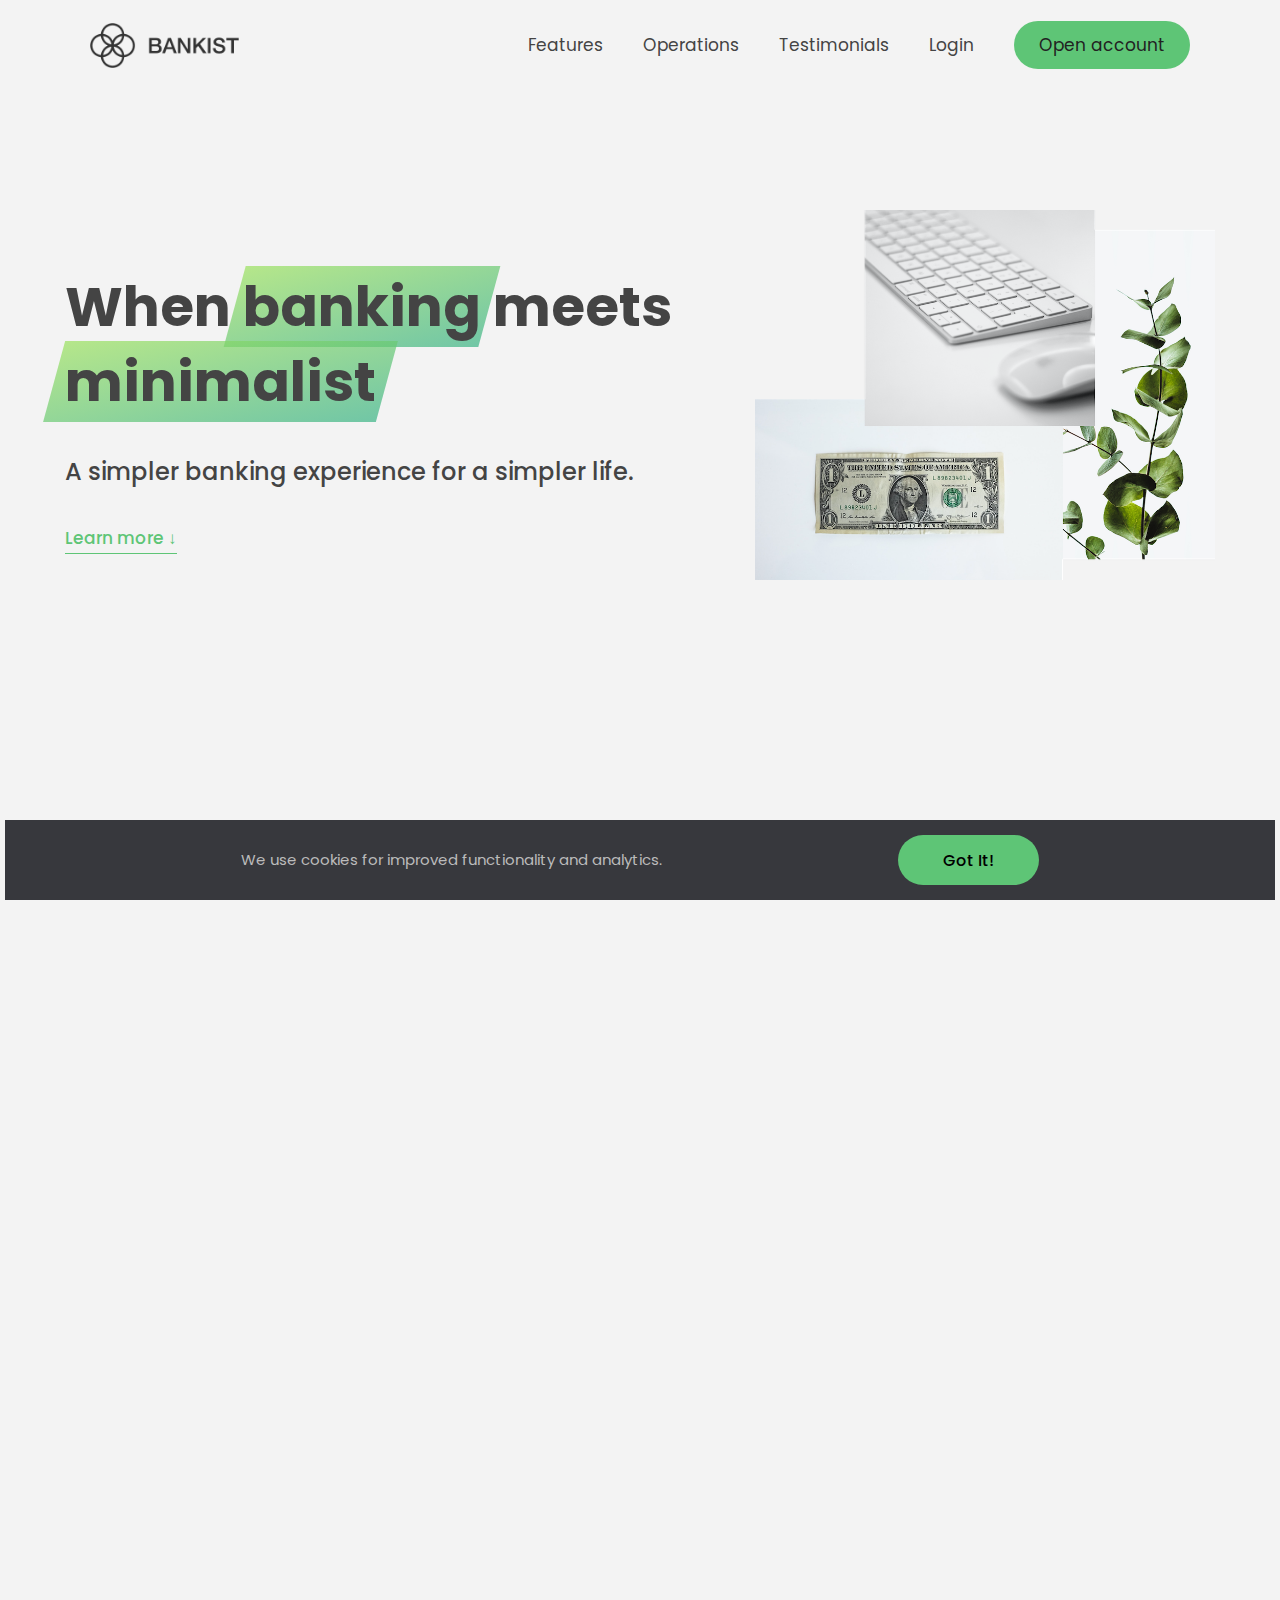
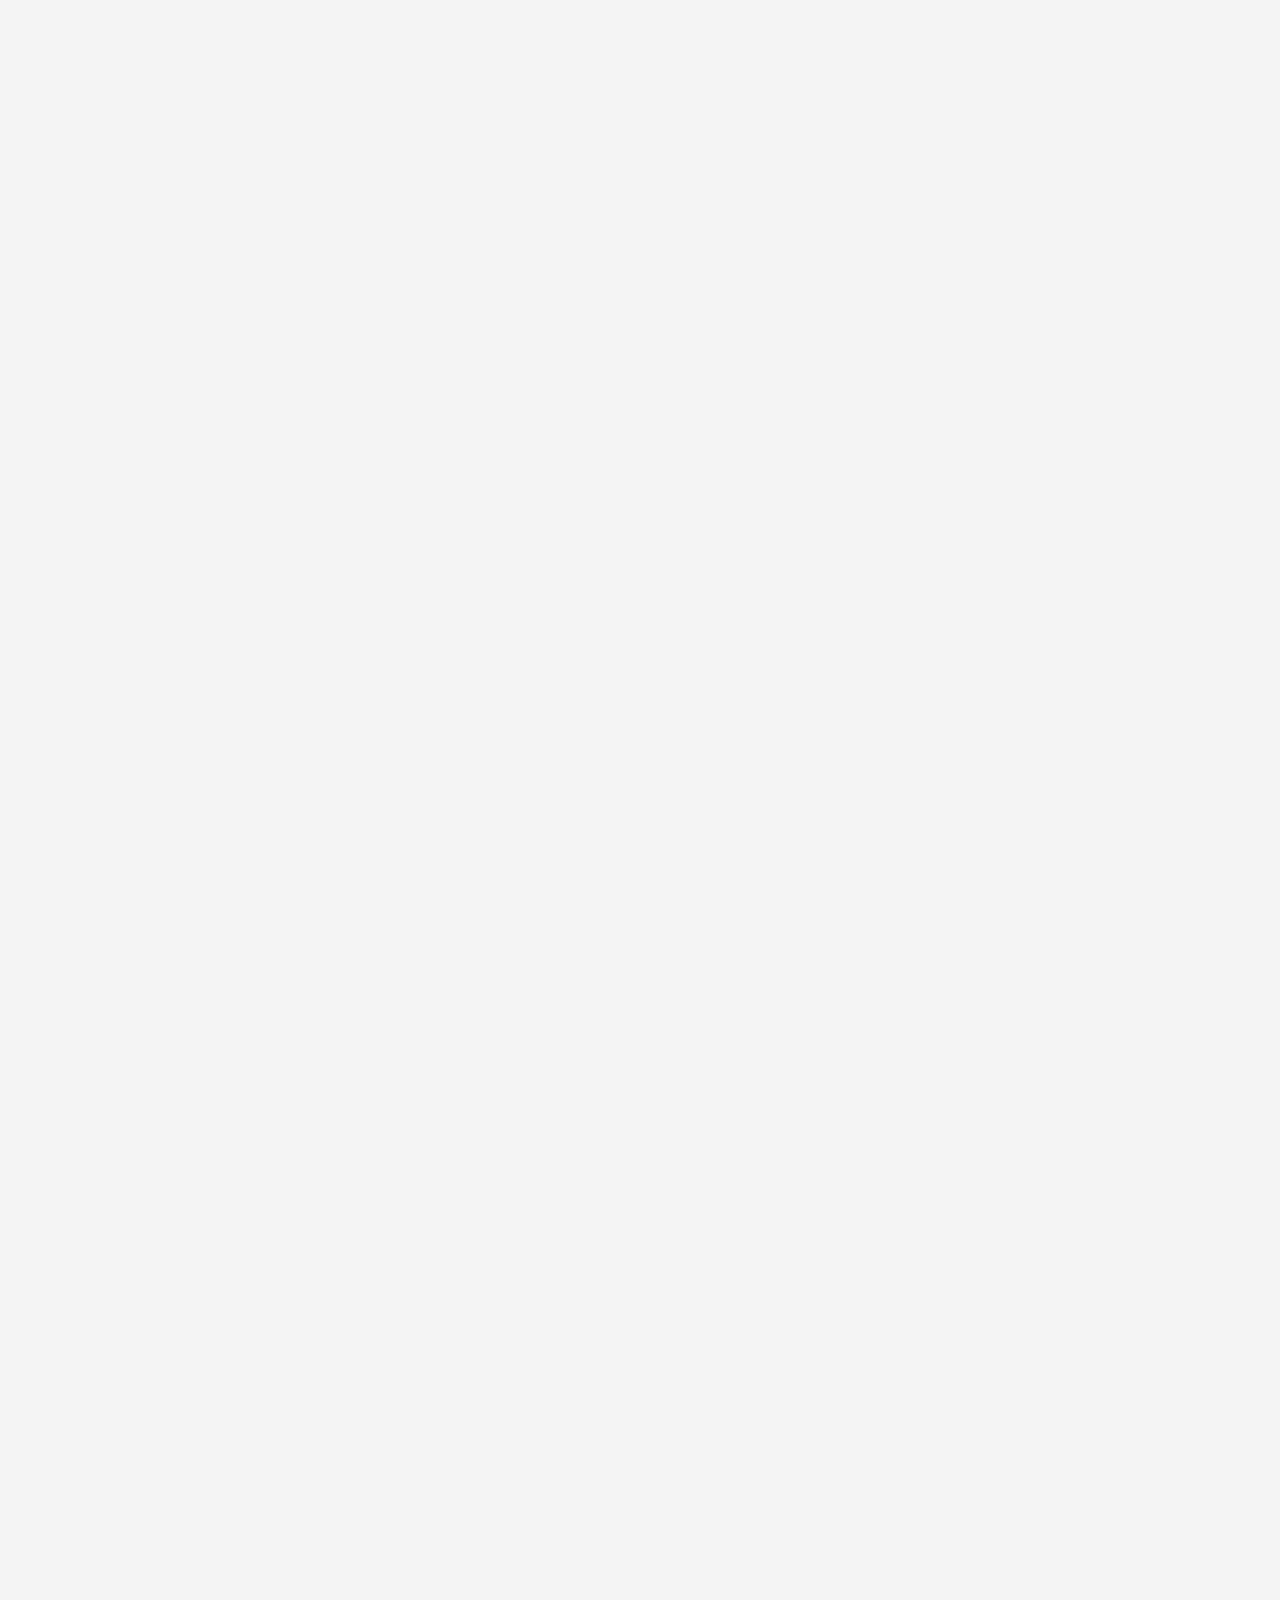
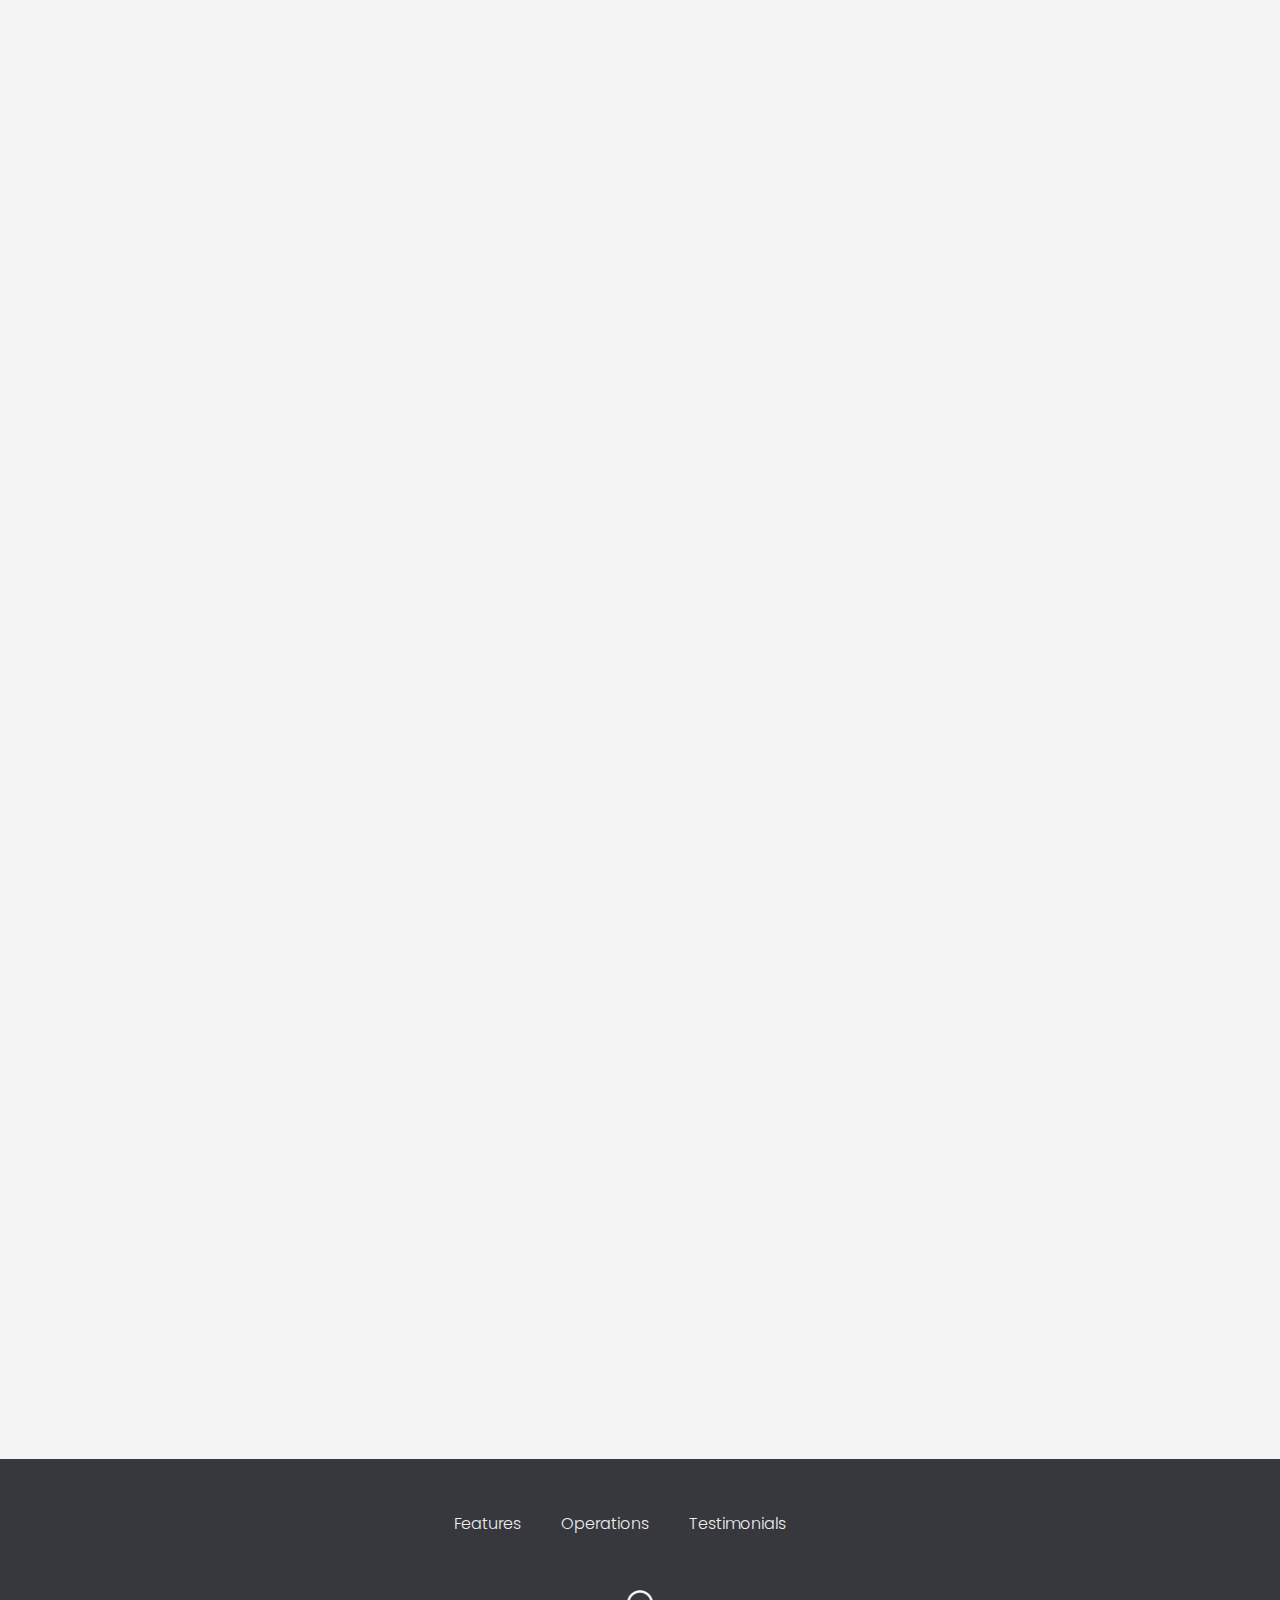
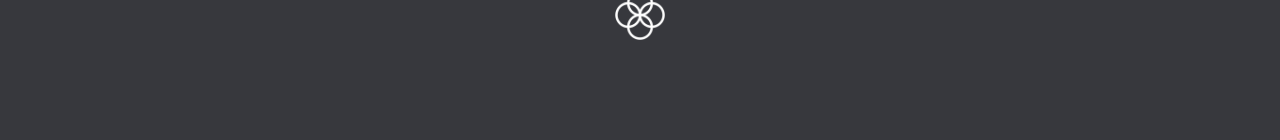
==== commit 228f5c9f: "Update index.html" ====
(no text change in the page or its own stylesheets)
